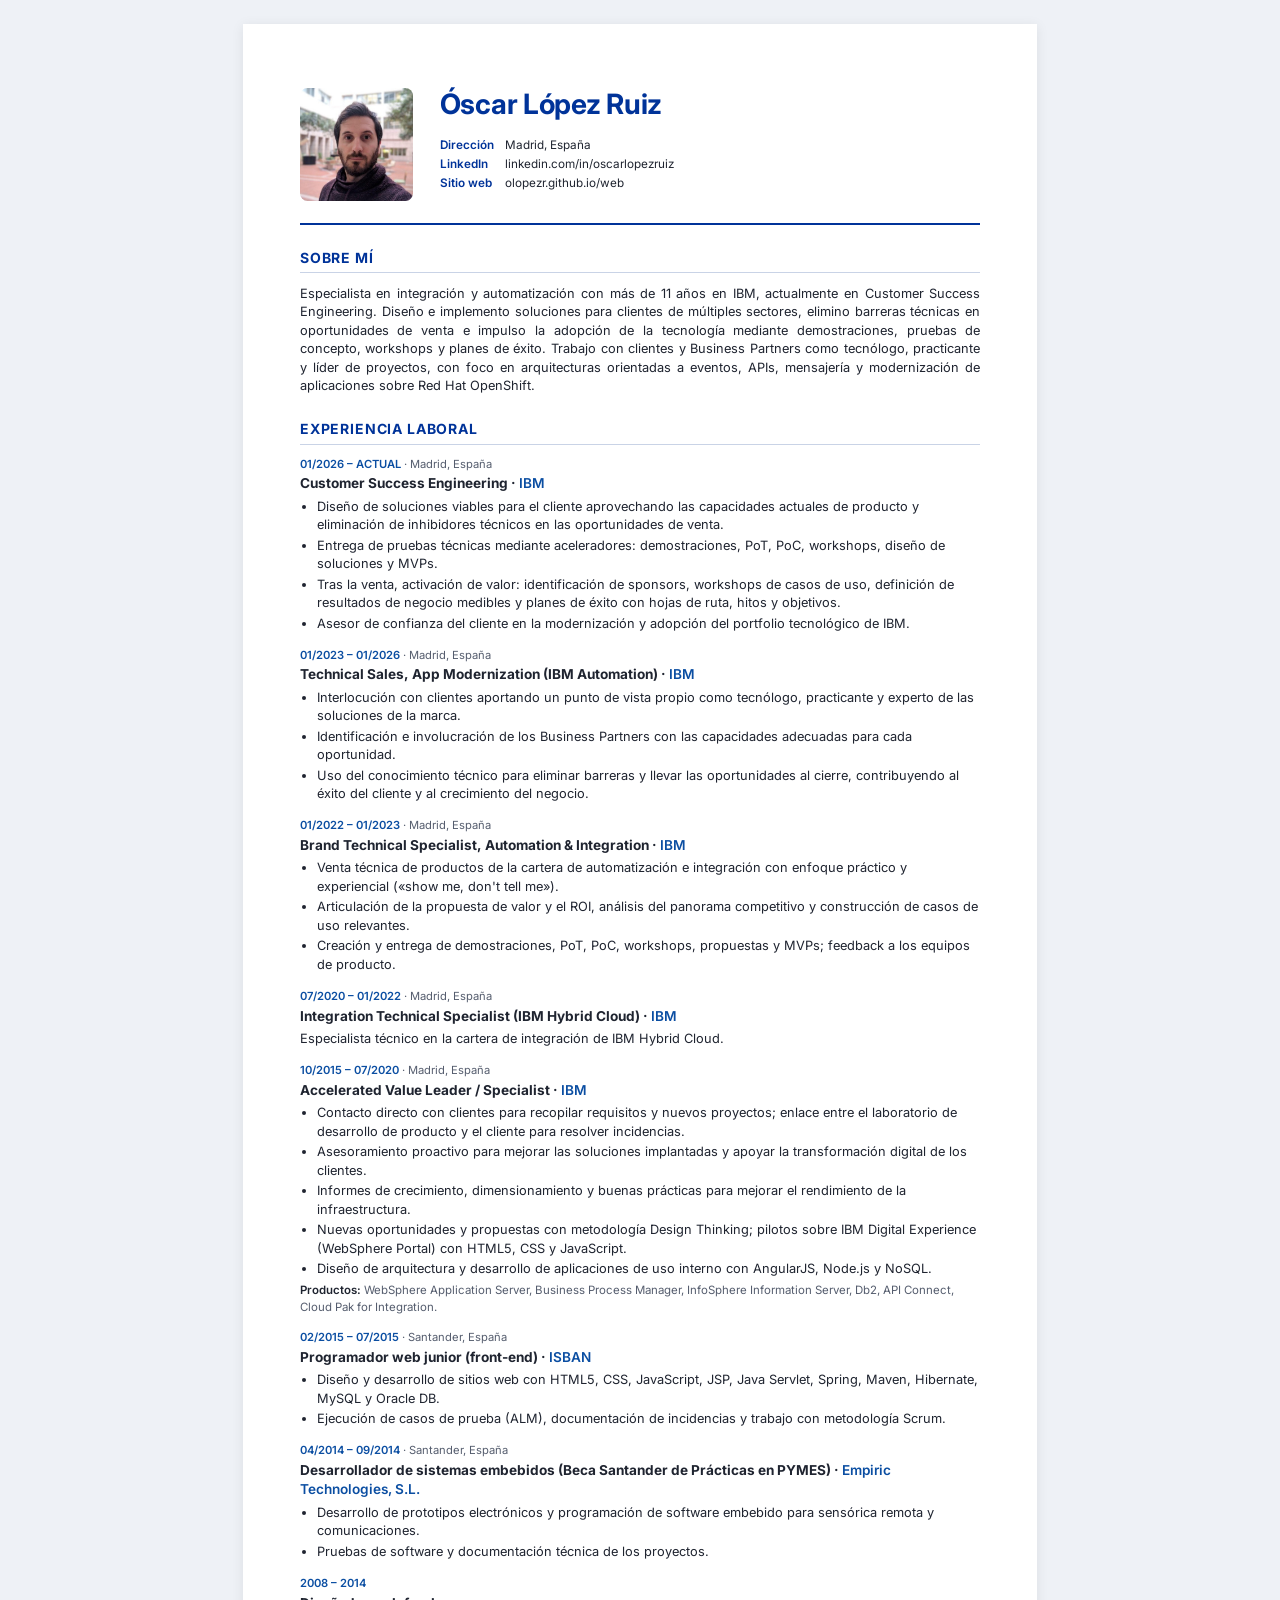
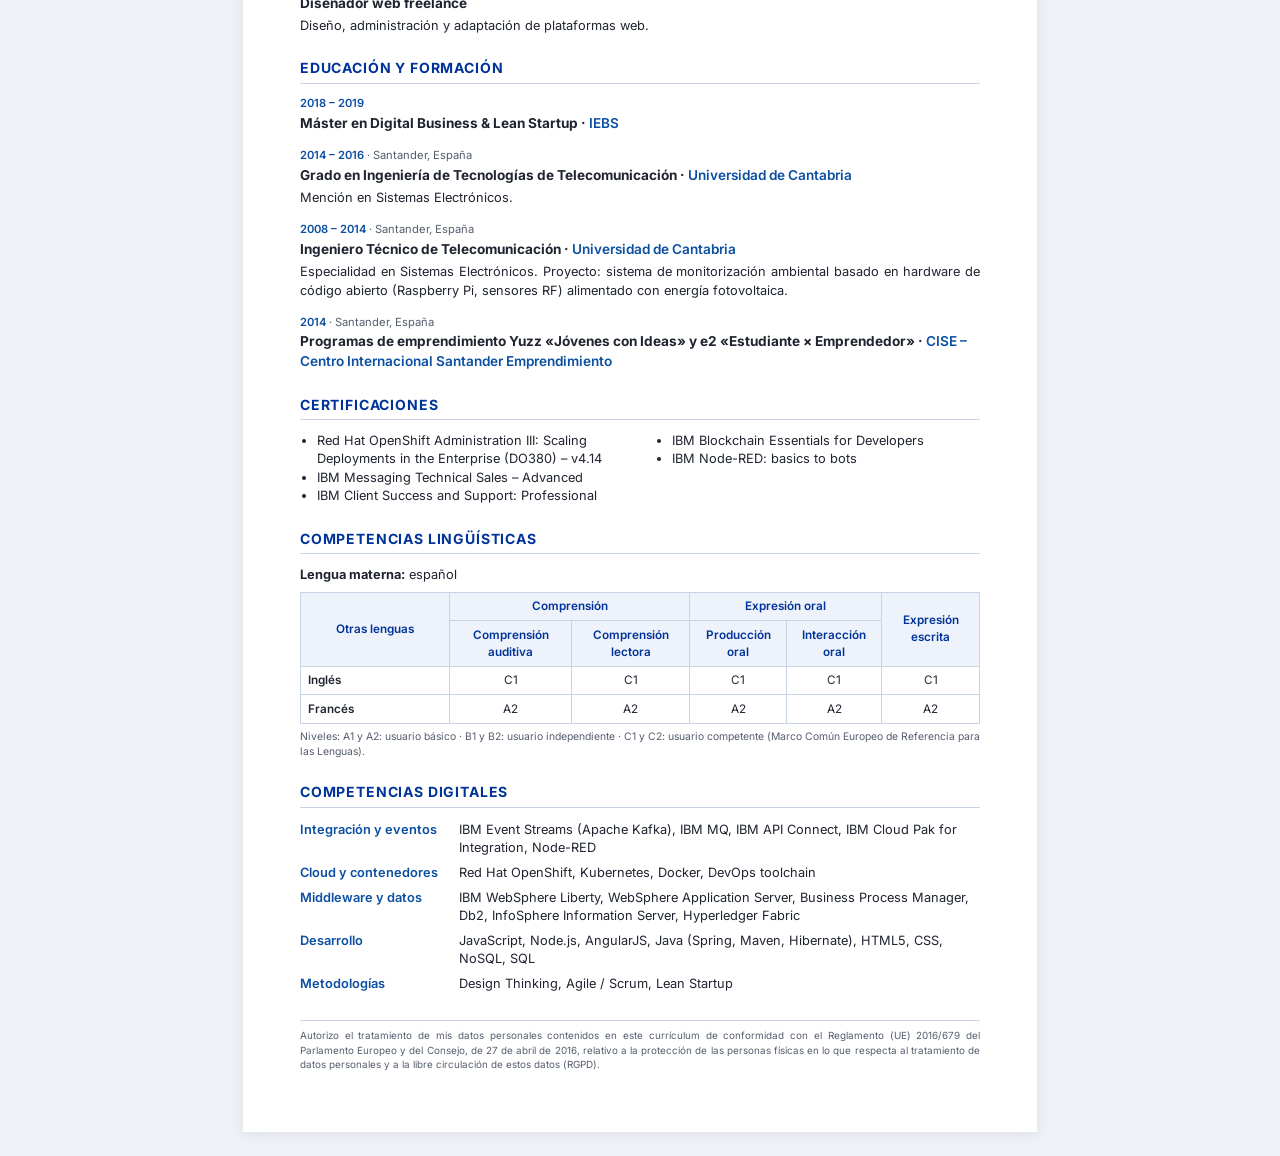
==== cv.html @ 8ea24569 "Nueva plantilla minimalista y CV en PDF descargable" ====
<!DOCTYPE html>
<html lang="es">
<head>
<meta charset="utf-8">
<meta name="viewport" content="width=device-width, initial-scale=1">
<link href="https://fonts.googleapis.com/css2?family=Inter:wght@400;600;700&display=swap" rel="stylesheet">
<title>Óscar López Ruiz — CV Europass</title>
<style>
  @page { size: A4; margin: 16mm 15mm 18mm 15mm; }
  :root { --blue: #003399; --blue-2: #0b4ea2; --line: #c9d3e6; --text: #1f2430; --muted: #555d6e; }
  * { box-sizing: border-box; }
  body { margin: 0; font-family: Inter, "DejaVu Sans", sans-serif; font-size: 9.6pt; line-height: 1.45; color: var(--text); }
  header { display: grid; grid-template-columns: 30mm 1fr; gap: 7mm; align-items: center; padding-bottom: 5mm; border-bottom: 2px solid var(--blue); }
  header img { width: 30mm; height: 30mm; object-fit: cover; border-radius: 2mm; }
  h1 { margin: 0 0 1.5mm; font-size: 21pt; font-weight: 700; color: var(--blue); letter-spacing: -.01em; }
  .contact { display: grid; grid-template-columns: auto 1fr; gap: .6mm 3mm; font-size: 8.8pt; }
  .contact dt { font-weight: 600; color: var(--blue); }
  .contact dd { margin: 0; }
  .contact a { color: inherit; text-decoration: none; }
  h2 { font-size: 10.5pt; font-weight: 700; text-transform: uppercase; letter-spacing: .06em; color: var(--blue); margin: 6mm 0 3mm; padding-bottom: 1.2mm; border-bottom: 1px solid var(--line); break-after: avoid; }
  .entry { margin-bottom: 3.6mm; break-inside: avoid; }
  .meta { font-size: 8.4pt; color: var(--muted); }
  .meta b { color: var(--blue-2); font-weight: 600; }
  .title { font-weight: 700; font-size: 10.2pt; margin-top: .6mm; }
  .org { font-weight: 600; color: var(--blue-2); }
  .entry p { margin: 1mm 0 0; text-align: justify; }
  .entry ul { margin: 1mm 0 0; padding-left: 4.5mm; }
  .entry li { margin-bottom: .5mm; }
  .entry .k { margin-top: 1mm; font-size: 8.6pt; color: var(--muted); }
  .entry .k b { color: var(--text); font-weight: 600; }
  table.lang { width: 100%; border-collapse: collapse; font-size: 8.8pt; margin-top: 2mm; break-inside: avoid; }
  table.lang th, table.lang td { border: 1px solid var(--line); padding: 1.4mm 2mm; text-align: center; }
  table.lang thead th { background: #eef2fa; color: var(--blue); font-weight: 600; }
  table.lang tbody th { text-align: left; font-weight: 600; }
  .note { font-size: 7.8pt; color: var(--muted); margin-top: 1.4mm; }
  .skills { display: grid; grid-template-columns: 38mm 1fr; gap: 1.6mm 4mm; }
  .skills dt { font-weight: 600; color: var(--blue-2); }
  .skills dd { margin: 0; }
  .two { display: grid; grid-template-columns: 1fr 1fr; gap: 0 8mm; }
  @media screen { html { background: #eef1f6; } body { max-width: 210mm; margin: 24px auto; padding: 16mm 15mm; background: #fff; box-shadow: 0 2px 12px rgba(0,0,0,.08); } }
  @media screen and (max-width: 700px) { body { margin: 0; padding: 20px 16px; } header { grid-template-columns: 1fr; } .two, .skills { grid-template-columns: 1fr; } table.lang { font-size: 7.5pt; } }
  .gdpr { margin-top: 7mm; font-size: 7.4pt; color: var(--muted); text-align: justify; border-top: 1px solid var(--line); padding-top: 2mm; }
</style>
</head>
<body>
<header>
  <img src="assets/images/photo.png" alt="">
  <div>
    <h1>Óscar López Ruiz</h1>
    <dl class="contact">
      <dt>Dirección</dt><dd>Madrid, España</dd>
      <dt>LinkedIn</dt><dd><a href="https://www.linkedin.com/in/oscarlopezruiz">linkedin.com/in/oscarlopezruiz</a></dd>
      <dt>Sitio web</dt><dd><a href="https://olopezr.github.io/web/">olopezr.github.io/web</a></dd>
    </dl>
  </div>
</header>

<h2>Sobre mí</h2>
<p style="margin:0;text-align:justify">Especialista en integración y automatización con más de 11 años en IBM, actualmente en Customer Success Engineering. Diseño e implemento soluciones para clientes de múltiples sectores, elimino barreras técnicas en oportunidades de venta e impulso la adopción de la tecnología mediante demostraciones, pruebas de concepto, workshops y planes de éxito. Trabajo con clientes y Business Partners como tecnólogo, practicante y líder de proyectos, con foco en arquitecturas orientadas a eventos, APIs, mensajería y modernización de aplicaciones sobre Red Hat OpenShift.</p>

<h2>Experiencia laboral</h2>

<div class="entry">
  <div class="meta"><b>01/2026 – ACTUAL</b> · Madrid, España</div>
  <div class="title">Customer Success Engineering · <span class="org">IBM</span></div>
  <ul>
    <li>Diseño de soluciones viables para el cliente aprovechando las capacidades actuales de producto y eliminación de inhibidores técnicos en las oportunidades de venta.</li>
    <li>Entrega de pruebas técnicas mediante aceleradores: demostraciones, PoT, PoC, workshops, diseño de soluciones y MVPs.</li>
    <li>Tras la venta, activación de valor: identificación de sponsors, workshops de casos de uso, definición de resultados de negocio medibles y planes de éxito con hojas de ruta, hitos y objetivos.</li>
    <li>Asesor de confianza del cliente en la modernización y adopción del portfolio tecnológico de IBM.</li>
  </ul>
</div>

<div class="entry">
  <div class="meta"><b>01/2023 – 01/2026</b> · Madrid, España</div>
  <div class="title">Technical Sales, App Modernization (IBM Automation) · <span class="org">IBM</span></div>
  <ul>
    <li>Interlocución con clientes aportando un punto de vista propio como tecnólogo, practicante y experto de las soluciones de la marca.</li>
    <li>Identificación e involucración de los Business Partners con las capacidades adecuadas para cada oportunidad.</li>
    <li>Uso del conocimiento técnico para eliminar barreras y llevar las oportunidades al cierre, contribuyendo al éxito del cliente y al crecimiento del negocio.</li>
  </ul>
</div>

<div class="entry">
  <div class="meta"><b>01/2022 – 01/2023</b> · Madrid, España</div>
  <div class="title">Brand Technical Specialist, Automation &amp; Integration · <span class="org">IBM</span></div>
  <ul>
    <li>Venta técnica de productos de la cartera de automatización e integración con enfoque práctico y experiencial («show me, don't tell me»).</li>
    <li>Articulación de la propuesta de valor y el ROI, análisis del panorama competitivo y construcción de casos de uso relevantes.</li>
    <li>Creación y entrega de demostraciones, PoT, PoC, workshops, propuestas y MVPs; feedback a los equipos de producto.</li>
  </ul>
</div>

<div class="entry">
  <div class="meta"><b>07/2020 – 01/2022</b> · Madrid, España</div>
  <div class="title">Integration Technical Specialist (IBM Hybrid Cloud) · <span class="org">IBM</span></div>
  <p>Especialista técnico en la cartera de integración de IBM Hybrid Cloud.</p>
</div>

<div class="entry">
  <div class="meta"><b>10/2015 – 07/2020</b> · Madrid, España</div>
  <div class="title">Accelerated Value Leader / Specialist · <span class="org">IBM</span></div>
  <ul>
    <li>Contacto directo con clientes para recopilar requisitos y nuevos proyectos; enlace entre el laboratorio de desarrollo de producto y el cliente para resolver incidencias.</li>
    <li>Asesoramiento proactivo para mejorar las soluciones implantadas y apoyar la transformación digital de los clientes.</li>
    <li>Informes de crecimiento, dimensionamiento y buenas prácticas para mejorar el rendimiento de la infraestructura.</li>
    <li>Nuevas oportunidades y propuestas con metodología Design Thinking; pilotos sobre IBM Digital Experience (WebSphere Portal) con HTML5, CSS y JavaScript.</li>
    <li>Diseño de arquitectura y desarrollo de aplicaciones de uso interno con AngularJS, Node.js y NoSQL.</li>
  </ul>
  <div class="k"><b>Productos:</b> WebSphere Application Server, Business Process Manager, InfoSphere Information Server, Db2, API Connect, Cloud Pak for Integration.</div>
</div>

<div class="entry">
  <div class="meta"><b>02/2015 – 07/2015</b> · Santander, España</div>
  <div class="title">Programador web junior (front-end) · <span class="org">ISBAN</span></div>
  <ul>
    <li>Diseño y desarrollo de sitios web con HTML5, CSS, JavaScript, JSP, Java Servlet, Spring, Maven, Hibernate, MySQL y Oracle DB.</li>
    <li>Ejecución de casos de prueba (ALM), documentación de incidencias y trabajo con metodología Scrum.</li>
  </ul>
</div>

<div class="entry">
  <div class="meta"><b>04/2014 – 09/2014</b> · Santander, España</div>
  <div class="title">Desarrollador de sistemas embebidos (Beca Santander de Prácticas en PYMES) · <span class="org">Empiric Technologies, S.L.</span></div>
  <ul>
    <li>Desarrollo de prototipos electrónicos y programación de software embebido para sensórica remota y comunicaciones.</li>
    <li>Pruebas de software y documentación técnica de los proyectos.</li>
  </ul>
</div>

<div class="entry">
  <div class="meta"><b>2008 – 2014</b></div>
  <div class="title">Diseñador web freelance</div>
  <p>Diseño, administración y adaptación de plataformas web.</p>
</div>

<h2>Educación y formación</h2>

<div class="entry">
  <div class="meta"><b>2018 – 2019</b></div>
  <div class="title">Máster en Digital Business &amp; Lean Startup · <span class="org">IEBS</span></div>
</div>
<div class="entry">
  <div class="meta"><b>2014 – 2016</b> · Santander, España</div>
  <div class="title">Grado en Ingeniería de Tecnologías de Telecomunicación · <span class="org">Universidad de Cantabria</span></div>
  <p>Mención en Sistemas Electrónicos.</p>
</div>
<div class="entry">
  <div class="meta"><b>2008 – 2014</b> · Santander, España</div>
  <div class="title">Ingeniero Técnico de Telecomunicación · <span class="org">Universidad de Cantabria</span></div>
  <p>Especialidad en Sistemas Electrónicos. Proyecto: sistema de monitorización ambiental basado en hardware de código abierto (Raspberry Pi, sensores RF) alimentado con energía fotovoltaica.</p>
</div>
<div class="entry">
  <div class="meta"><b>2014</b> · Santander, España</div>
  <div class="title">Programas de emprendimiento Yuzz «Jóvenes con Ideas» y e2 «Estudiante × Emprendedor» · <span class="org">CISE – Centro Internacional Santander Emprendimiento</span></div>
</div>

<h2>Certificaciones</h2>
<div class="two">
  <ul style="margin:0;padding-left:4.5mm">
    <li>Red Hat OpenShift Administration III: Scaling Deployments in the Enterprise (DO380) – v4.14</li>
    <li>IBM Messaging Technical Sales – Advanced</li>
    <li>IBM Client Success and Support: Professional</li>
  </ul>
  <ul style="margin:0;padding-left:4.5mm">
    <li>IBM Blockchain Essentials for Developers</li>
    <li>IBM Node-RED: basics to bots</li>
  </ul>
</div>

<h2>Competencias lingüísticas</h2>
<p style="margin:0"><b>Lengua materna:</b> español</p>
<table class="lang">
  <thead>
    <tr><th rowspan="2" style="width:22%">Otras lenguas</th><th colspan="2">Comprensión</th><th colspan="2">Expresión oral</th><th rowspan="2">Expresión escrita</th></tr>
    <tr><th>Comprensión auditiva</th><th>Comprensión lectora</th><th>Producción oral</th><th>Interacción oral</th></tr>
  </thead>
  <tbody>
    <tr><th>Inglés</th><td>C1</td><td>C1</td><td>C1</td><td>C1</td><td>C1</td></tr>
    <tr><th>Francés</th><td>A2</td><td>A2</td><td>A2</td><td>A2</td><td>A2</td></tr>
  </tbody>
</table>
<div class="note">Niveles: A1 y A2: usuario básico · B1 y B2: usuario independiente · C1 y C2: usuario competente (Marco Común Europeo de Referencia para las Lenguas).</div>

<h2>Competencias digitales</h2>
<dl class="skills">
  <dt>Integración y eventos</dt><dd>IBM Event Streams (Apache Kafka), IBM MQ, IBM API Connect, IBM Cloud Pak for Integration, Node-RED</dd>
  <dt>Cloud y contenedores</dt><dd>Red Hat OpenShift, Kubernetes, Docker, DevOps toolchain</dd>
  <dt>Middleware y datos</dt><dd>IBM WebSphere Liberty, WebSphere Application Server, Business Process Manager, Db2, InfoSphere Information Server, Hyperledger Fabric</dd>
  <dt>Desarrollo</dt><dd>JavaScript, Node.js, AngularJS, Java (Spring, Maven, Hibernate), HTML5, CSS, NoSQL, SQL</dd>
  <dt>Metodologías</dt><dd>Design Thinking, Agile / Scrum, Lean Startup</dd>
</dl>

<div class="gdpr">Autorizo el tratamiento de mis datos personales contenidos en este currículum de conformidad con el Reglamento (UE) 2016/679 del Parlamento Europeo y del Consejo, de 27 de abril de 2016, relativo a la protección de las personas físicas en lo que respecta al tratamiento de datos personales y a la libre circulación de estos datos (RGPD).</div>
</body>
</html>
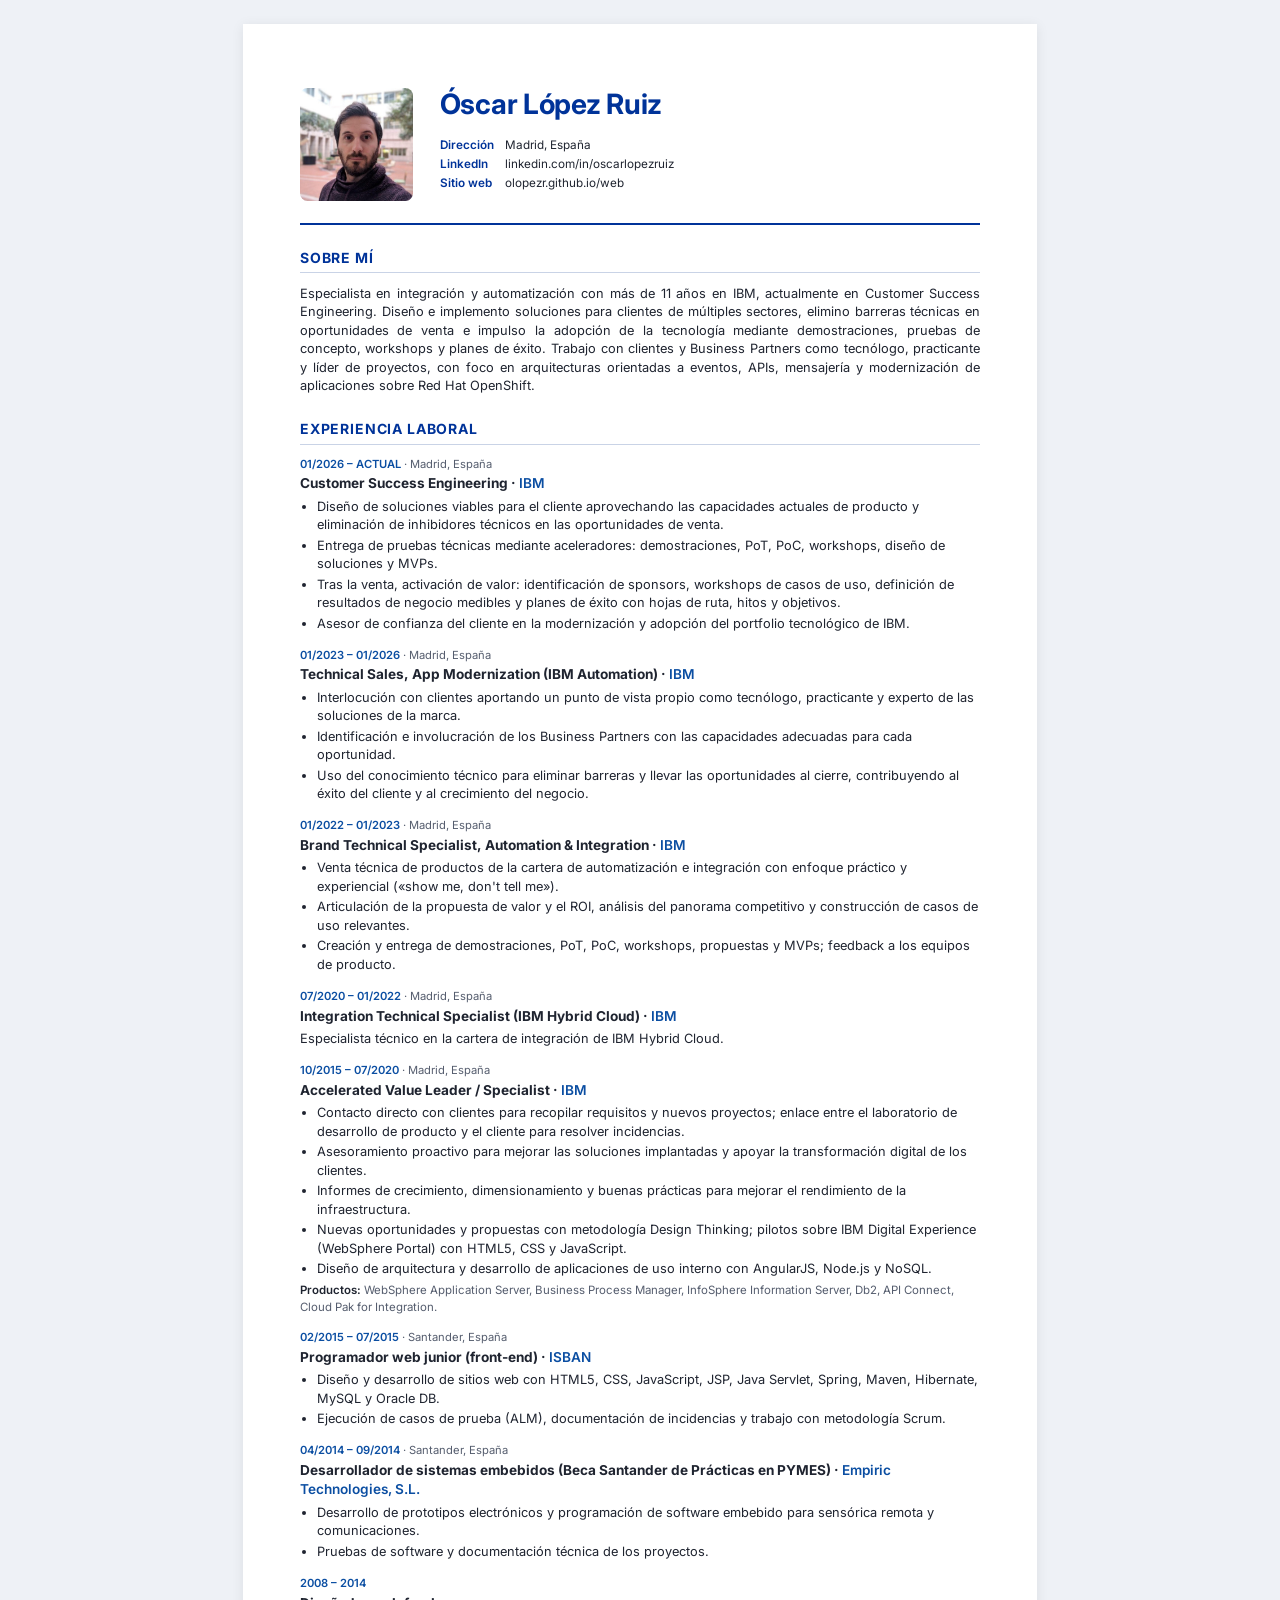
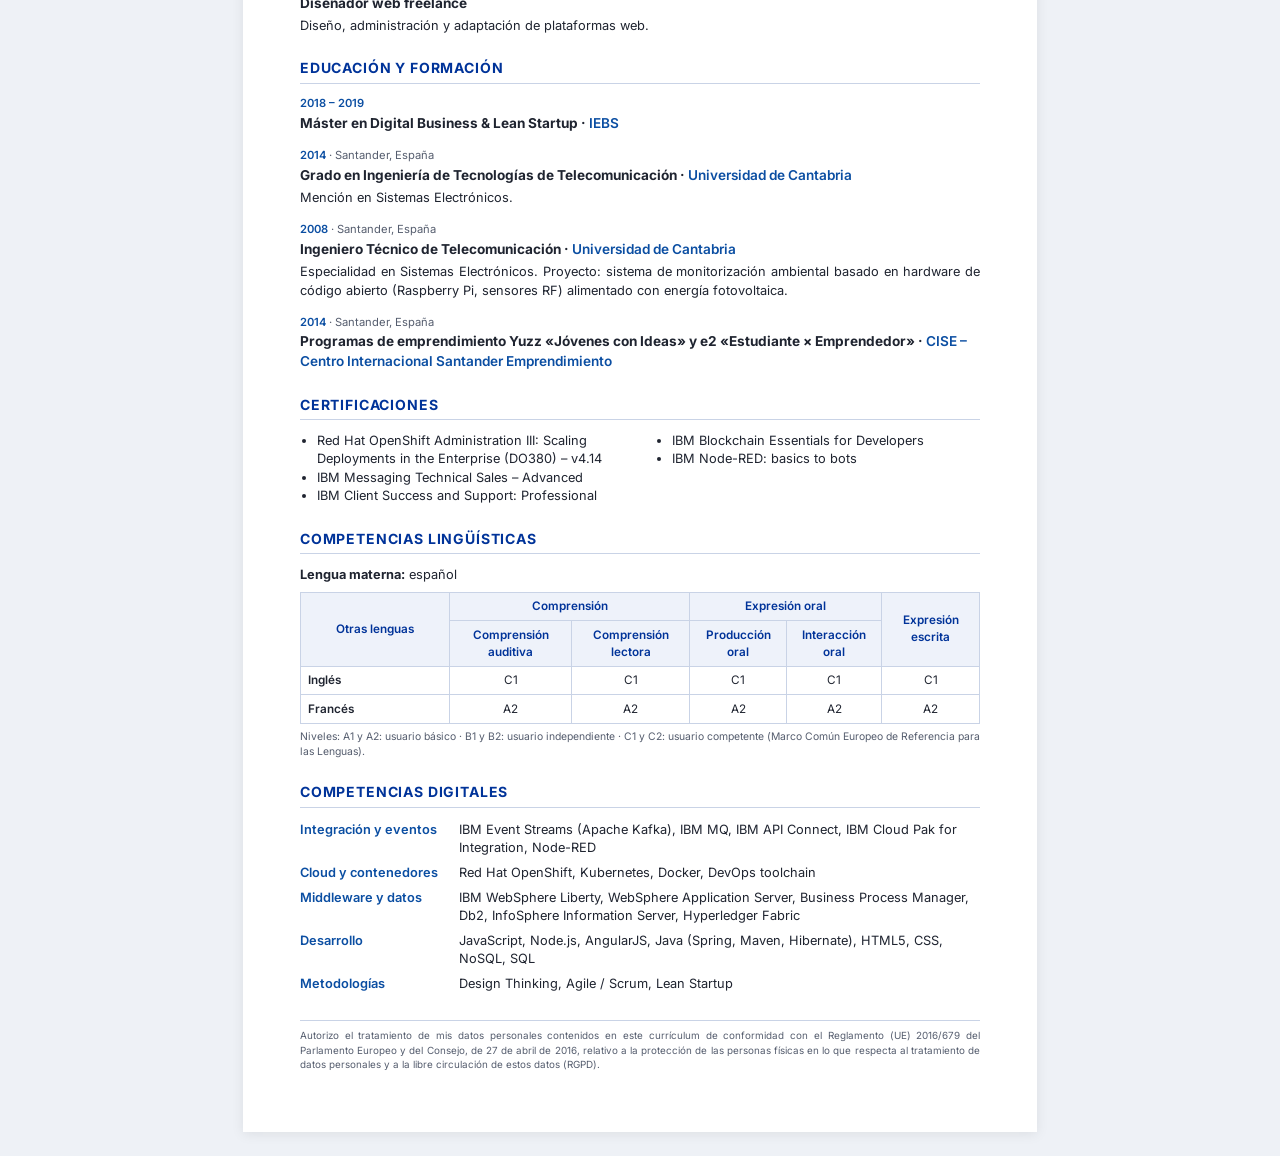
==== commit a88c6b15: "SEO and content update: separate ES/EN pages, structured data, sitemap and metadata - Split the site" ====
--- a/cv.html
+++ b/cv.html
@@ -2,6 +2,7 @@
 <html lang="es">
 <head>
 <meta charset="utf-8">
+<meta name="robots" content="noindex,follow">
 <meta name="viewport" content="width=device-width, initial-scale=1">
 <link href="https://fonts.googleapis.com/css2?family=Inter:wght@400;600;700&display=swap" rel="stylesheet">
 <title>Óscar López Ruiz — CV Europass</title>
@@ -141,12 +142,12 @@
   <div class="title">Máster en Digital Business &amp; Lean Startup · <span class="org">IEBS</span></div>
 </div>
 <div class="entry">
-  <div class="meta"><b>2014 – 2016</b> · Santander, España</div>
+  <div class="meta"><b>2014</b> · Santander, España</div>
   <div class="title">Grado en Ingeniería de Tecnologías de Telecomunicación · <span class="org">Universidad de Cantabria</span></div>
   <p>Mención en Sistemas Electrónicos.</p>
 </div>
 <div class="entry">
-  <div class="meta"><b>2008 – 2014</b> · Santander, España</div>
+  <div class="meta"><b>2008</b> · Santander, España</div>
   <div class="title">Ingeniero Técnico de Telecomunicación · <span class="org">Universidad de Cantabria</span></div>
   <p>Especialidad en Sistemas Electrónicos. Proyecto: sistema de monitorización ambiental basado en hardware de código abierto (Raspberry Pi, sensores RF) alimentado con energía fotovoltaica.</p>
 </div>
